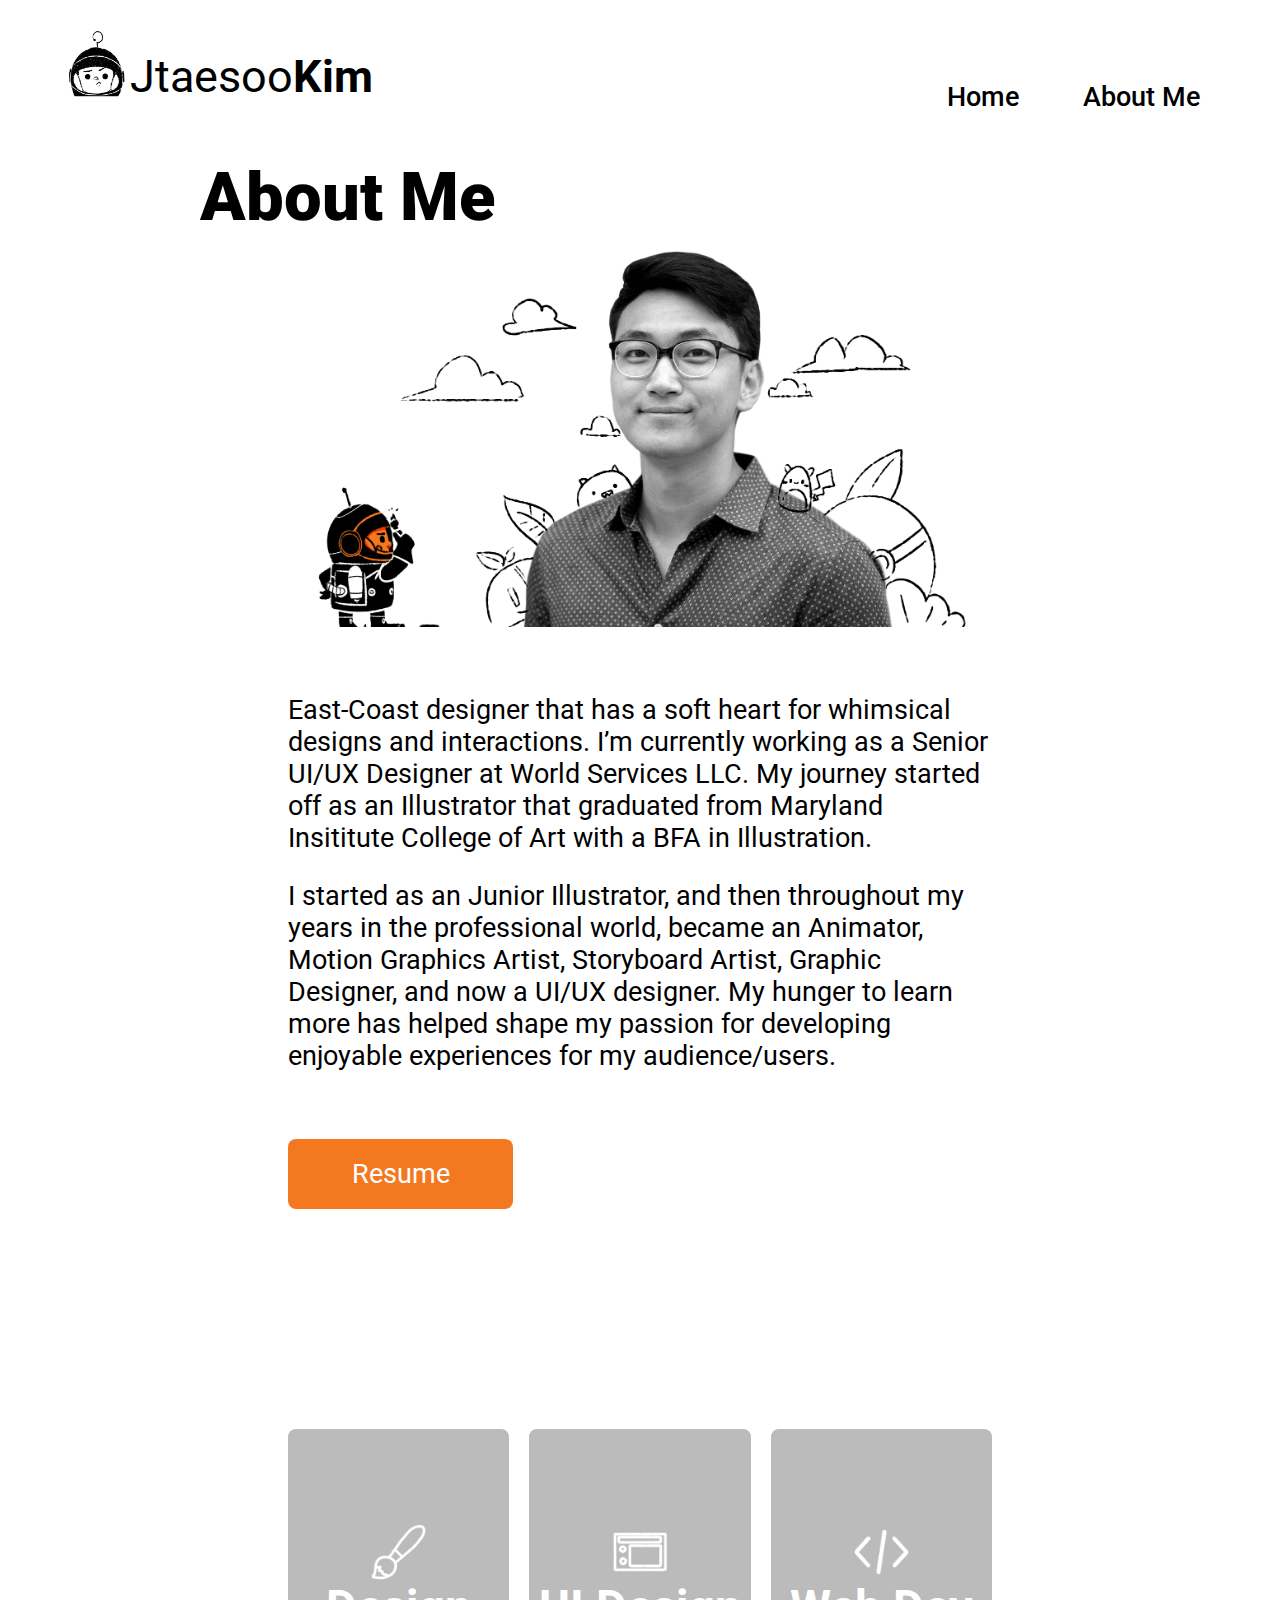
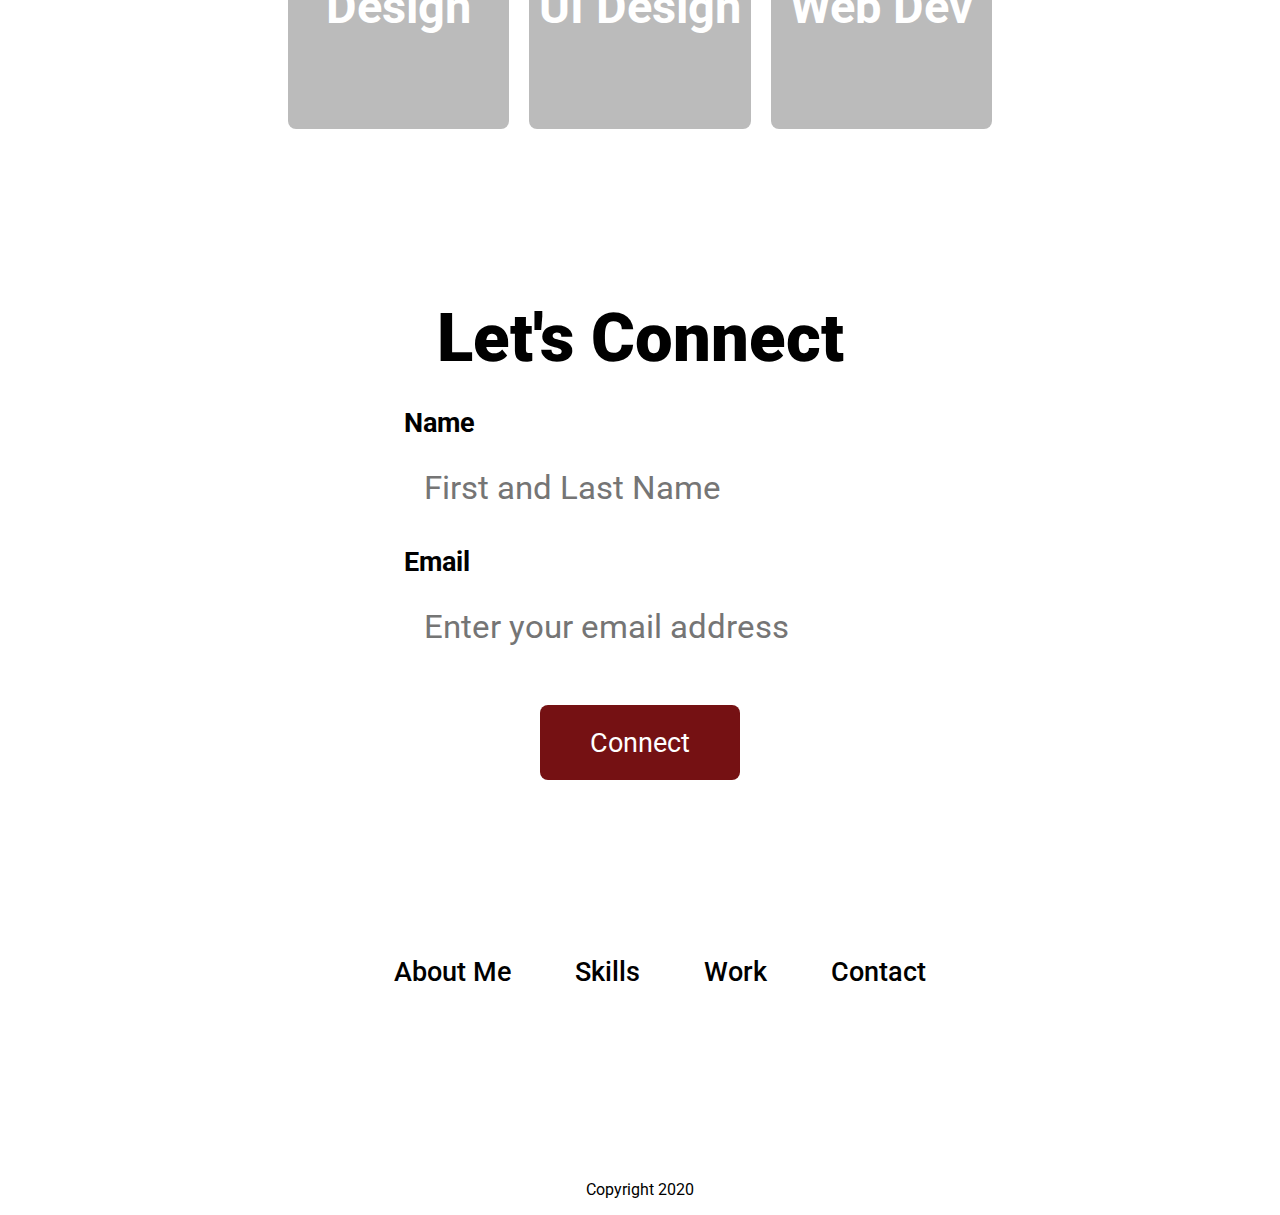
==== html/about.html @ 4cfc7bf6 "123" ====
<!DOCTYPE html>
<html lang="en">
<head>
    <meta charset="UTF-8">
    <meta name="viewport" content="width=device-width, initial-scale=1.0">
    <title>JTaesooKim</title>
    <link rel="stylesheet" href="/css/index.css">
    <link rel="stylesheet" href="/css/about.css">
    <link href='http://fonts.googleapis.com/css?family=Roboto:400,100,100italic,300,300italic,400italic,500,500italic,700,700italic,900italic,900' rel='stylesheet' type='text/css'>
</head>
<body>
<!-- TOP NAVIGATION -->
    <header class="navigation">
        <div class="header">
            <div class="left-header">
                <a href="/index.html"><img src="/images/Website_Icon.png"></a>
                <a href="/index.html"><p>Jtaesoo<b>Kim</b></p></a>
            </div>
            <nav class="right-header">
                <ul class="navBar">
                    <li><a class="nav-Home" href="/index.html">Home</a></li>
                    <li><a class="nav-Aboutme" href="#">About Me</a></li>
                </ul>
            </nav>
        </div>
    </header>
<!-- Short Bio -->
    <section class="about">
        <div>
            <h1>About Me</h1>
            <div class="about-picture">
                <img id="aboutme-img" src="/images/Profile_Picture_1.png">
            </div>
            <div class="about-p">
                <p>East-Coast designer that has a soft heart for whimsical designs and interactions. I’m currently working as a Senior UI/UX Designer at World Services LLC. My journey started off as an Illustrator that graduated from Maryland Insititute College of Art with a BFA in Illustration. </p>
                <p>I started as an Junior Illustrator, and then throughout my years in the professional world, became an Animator, Motion Graphics Artist, Storyboard Artist, Graphic Designer, and now a UI/UX designer. My hunger to learn more has helped shape my passion for developing enjoyable experiences for my audience/users.</p>
            </div>
            <div class="about-resumebtn">
                <button class="resumebtn">Resume</button>
            </div>
        </div>
    </section>
<!-- Skills -->
    <section class="skills">
        <div class="skills-container">
            <div class="skill-box">
                <img class="skills-icons" src="/images/paintbrush.png" alt="Design">
                <p>Design</p>
            </div>
            <div class="skill-box middlebox">
                <img class="skills-icons" src="/images/UserInterfaceDesign.png" alt="UI Design">
                <p>UI Design</p>
            </div>
            <div class="skill-box">
                <img class="skills-icons" src="/images/coding.png" alt="Web Dev">
                <p>Web Dev</p>
            </div>
        </div>
    </section>
<!-- Connect -->
    <form>
        <div class="connect-container connect-h1">
            <h1>Let's Connect</h1>
        </div>
        <div class="connect-container connect-input-section">
            <div class="connect-content name-section">
                <div class="content-label"><label><b>Name</b></label></div>
                <div><input type="text" placeholder="First and Last Name"></div>
            </div>
            <div class="connect-content email-section">
                <div class="content-label"><label><b>Email</b></label></div>
                <div><input type="text" placeholder="Enter your email address"></div>
            </div>
            <div class="connect-content">
                <button id="submitbtn" type="submit">Connect</button>
            </div>
        </div>
    </form>
<!-- Footer -->
    <footer class="site-footer">
        <ul class="footer-links">
            <li><a href="#">About Me</a></li>
            <li><a href="#">Skills</a></li>
            <li><a href="#">Work</a></li>
            <li><a href="#">Contact</a></li>
        </ul>
    </footer>
    <div class="copyright">
        <p>Copyright 2020</p>
    </div>
</body>
</html>
---- css/index.css ----
h1, h2, h3, h4, h5, h6, p, button, a, ul, li, input, label {
    font-family: 'Roboto', sans-serif;
}
h1 {
    font-size: 50pt;
    font-weight: 900;
    margin: 10px 0 10px 0;
}
h2 {
    font-size: 50pt;
    font-weight: 400;
    margin: 10px 0 10px 0;
}
body {
    margin: 0;
}
label {
    font-size: 20pt;
}
input {
    height: 75px;
    width: 50vh;
    font-size: 25pt;
    background-color: #ffffff;
    border-radius: 8px;
    border: none;
    padding-left: 20px;
}
input:focus {
    outline-color: #751113;
    outline-style: solid;
    outline-width: 3px;
}
button:focus {
    outline: none;
}
.content-label {
    margin-bottom: 10px;
}
/* Navigation */
.left-header a {
    text-decoration: none;
    color: black;
}
.navigation {
    margin: 25px 50px 0 50px;
}
.bioINFO p {
    font-size: 25pt;
}
.info-left {
    width: 500px;
}
.header {
    display: flex;
    flex-direction: row;
}
.header .left-header img {
    width: 90px;
    height: 75px;
}
.left-header {
    display: flex;
    flex-direction: row;
    flex-grow: 1;
}
.left-header p {
    font-size: 45px;
    margin-top: 25px;
    margin-left: -10px;
}
.right-header .navBar {
    list-style-type: none;
    padding-top: 40px;
}
.nav-Home:hover {
    box-shadow: 0 3px #F47820;    
}
.nav-Home:active {
    transform: translateY(4px);
}
.nav-Aboutme:hover {
    box-shadow: 0 3px #F47820;
}
.navBar li {
    display: inline-block;
}
.navBar li a {
    font-size: 20pt;
    text-decoration: none;
    margin: 0 30px 0 30px;
    color: black;
    font-weight: 500;
}
/* Info Section */
.mobile-char {
    display: none;
}
.intro {
    display: flex;
    justify-content: space-between;
    margin-bottom: 80px;
}
.info-left {
    padding: 100px 100px 0 200px;
    justify-content: center;
    align-items: center;
}
.info-right {
    padding: 50px 100px 0 100px;
}
.profilePIC {
    height: 800px;
    padding-right: 200px;
}
.icons {
    width: 100px;
    padding: 0 0 16px 0;
}
.icons:hover {
    opacity: 0.7;
}
.icons:active {
    opacity: initial;
    transform: translateY(4px);
}
#linkedin {
    margin-right: 25px;
}
.resumebtn {
    border-radius: 8px;
    background-color: #F47820;
    border: none;
    color: white;
    width: 225px;
    height: 70px;
    font-size: 20pt;
}
.resumebtn:hover {
    opacity: 0.7;
}
.resumebtn:active {
    opacity: initial;
    background-color: #e05e00;
    box-shadow: 0 5px #666;
    transform: translateY(4px);
}
/* Projects */
.mobile-Proj {
    display: none;
}
.projects {
    display: flex;
    flex-direction: column;
    color: white;
}
.border {
    width: 50%;
    height: 500px;
}
.ayuda {
    display: flex;
    flex-direction: row;
}
#ayuda-logo-img {
    width: 250px;
}
.plantp{
    display: flex;
    flex-direction: row;
}
#plantp-logo-img {
    width: 250px;
}
.project1-info {
    display: flex;
    align-items: center;
    background-color: #270E14;
}
.ayuda-logo {
    display: flex;
    justify-content: center;
    align-items: center;
    background-color: #E5E5E5;
}
.project2-info {
    display: flex;
    align-items: center;
    background-color: #751113;
}
.plantp-logo {
    display: flex;
    justify-content: center;
    align-items: center;
    background-color: #ffffff;
}
.projects h2 {
    margin: 0;
}
.project-content{
    padding: 50px;
}
.project-content p {
    font-size: 20pt;
}
/* Connect Section */
.connect {
    padding: 160px 0 160px 0;
    background-color: #E5E5E5;
}
.connect-container{
    display: flex;
    justify-content: center;
    align-items: center;
}
.connect-input-section {
    height: 200px;
}
.name-section {
    display: flex;
    flex-direction: column;
}
.connect-content {
    display: inline-block;
}
.email-section {
    margin: 0 20px 0 20px;
}
#submitbtn {
    margin-top: 45px;
    height: 75px;
    width: 200px;
    border-radius: 8px;
    border: none;
    background-color: #751113;
    color: white;
    font-size: 20pt;
}
#submitbtn:hover {
    opacity: 0.7;
}
#submitbtn:active {
    opacity: initial;
    background-color: #5a0607;
    box-shadow: 0 5px #666;
    transform: translateY(4px);
}
/* Footer */
.site-footer {
    margin-top: 160px;
    display: flex;
    justify-content: center;
    align-items: center;
}
.footer-links li {
    display: inline-block;
}
.footer-links li a {
    font-size: 20pt;
    text-decoration: none;
    padding: 0 30px 0 30px;
    color: black;
    font-weight: 500;
}
.copyright {
    margin-top: 160px;
    display: flex;
    justify-content: center;
    align-items: center;
}
@media only screen and (max-width: 1000px) {
    /* Navigation */
    .navigation {
        margin: 0px;
    }
    .header {
        display: flex;
        flex-direction: row;
    }
    .header .left-header img {
        height: auto;
        width: 72px;
    }
    .left-header {
        display: flex;
        flex-direction: row;
        flex-grow: 1;
    }
    .left-header p {
        font-size: 30px;
        margin-top: 25px;
        margin-left: -10px;
    }
    .right-header {
        display: none;
    }
    .nav-Home:hover {
        box-shadow: 0 3px #F47820;    
    }
    .nav-Home:active {
        transform: translateY(4px);
    }
    .nav-Aboutme:hover {
        box-shadow: 0 3px #F47820;
    }
    .navBar li {
        display: inline-block;
    }
    .navBar li a {
        font-size: 20pt;
        text-decoration: none;
        padding: 0 30px 0 30px;
        color: black;
        font-weight: 500;
    }
    /* Projects */
    .mobile-Proj {
        font-size: 25pt;
        display: flex;
        justify-content: center;
        color: black;
        margin: 160px 0 40px 0;
    }
    .border.project1-info {
        display: none;
    }
    .border.project2-info {
        display: none;
    }
    .border {
        width: auto;
        height: 350px;
    }
    .ayuda {
        display: block;
    }
    #ayuda-logo-img {
        width: 250px;
    }
    .plantp{
        display: block;
        justify-content: center;
    }
    /* Form */

    /* Footer */
    .site-footer {
        margin-top: 160px;
    }
}
@media only screen and (max-width: 1705px) {
    /* Info */
    .mobile-char {
        display: block;
        margin-left: auto;
        margin-right: auto;
        height: 250px;
    }
    .intro {
        display: flex;
        flex-direction: column;
        margin-bottom: 0;
    }
    .bioINFO h1 {
        display: flex;
        justify-content: center;
        font-size: 25pt;
        
    }
    .bioINFO h2 {
        display: flex;
        justify-content: center;
        text-align: center;
        font-size: 25pt;
        padding: 0 70px;
    }
    .bioINFO p {
        text-align: center;
        font-size: 15pt;
        padding: 0 20px;
    }
    .info-left {
        display: flex;
        flex-direction: column;
        justify-content: center;
        padding: 0;
        width: 100%;
    }
    .info-right {
        display: none;
    }
    .icons {
        pointer-events: none;
        width: 75px;
        padding: 0 0 16px 0;
    }
    #linkedin {
        margin-right: 25px;
    }
    .resumebtn {
        pointer-events: none;
        margin-bottom: 60px;
    }
}
@media only screen and (max-width: 1400px) {
    .connect-container{
        display: flex;
        flex-direction: column;
        justify-content: center;
        align-items: center;
    }
    .connect-input-section {
        height: 100%;
        margin-bottom: 0;
    }
    input {
        box-shadow: none;
        outline-style: none;
    }
    .name-section {
        display: block;
    }
    .email-section {
        margin: 0 0px 0 0px;
    }
    #submitbtn {
        margin-top: 20px;
        height: 75px;
        width: 200px;
        border-radius: 8px;
        border: none;
        background-color: #751113;
        color: white;
        font-size: 20pt;
    }
    .connect-content {
        display: block;
        margin-top: 20px;
    }
    #submitbtn {
        pointer-events: none;
    }
}
@media only screen and (max-width: 650px) {
    input {
        width: 275px;
        font-size: 16pt;
        padding: 0;
        text-align: center;
    }
}
@media only screen and (max-width: 420px) {
    .connect-container.connect-h1 h1 {
        text-align: center;
    }
}
---- css/about.css ----
.about{
    display: flex;
    flex-direction: column;
    justify-content: center;
    font-size: 20pt;
    padding: 0 200px 0 200px;
}
#aboutme-img {
    width: 75%;
}
.about-picture {
    display: flex;
    justify-content: center;
}
.about-p {
    padding: 40px 10% 0 10%;
}
.about-resumebtn{
    padding: 40px 10% 0 10%;
}
.skills {
    padding: 160px 200px 0 200px;
    margin-bottom: 160px;
}
.skills-container {
    display: flex;
    justify-content: space-between;
    padding: 0 10% 0 10%;
}
.skill-box {
    display: flex;
    flex-direction: column;
    justify-content: center;
    align-items: center;
    height: 300px;
    width: 350px;
    background-color: #BBBBBB;
    border-radius: 8px;
    font-size: 35pt;
    font-weight: 700;
    color: white;
    text-align: center;
}
.skill-box:hover {
    background-color: #751113;
}
.skill-box:active {
    background-color: #5c0a0b;
    box-shadow: 0 5px #666;
    transform: translateY(4px);
}
.skill-box p {
    margin: 0;
}
.skills-icons {
    width: 25%;
}
.middlebox {
    margin: 0 20px 0 20px;
}
@media only screen and (max-width: 1000px) {
    input {

    }
    .skills {
        padding: 40px 10% 0 10%;
    }
    .about {
        padding: 0;
    }
    .about h1 {
        text-align: center;
    }
    .about-p {
        font-size: 12pt;
    }
    .about-info {
        display: flex;
        justify-content: center;
    }
    .about-resumebtn {
        display: flex;
        justify-content: center;
    }
    .skills-container {
        display: flex;
        justify-content: space-between;
        padding: 0;
    }
    .skill-box {
        padding: 20px;
        height: auto;
        width: auto;
        text-align: center;
        font-size: 4vw;
    }
    .skills-icons {
        display: none;
    }
}
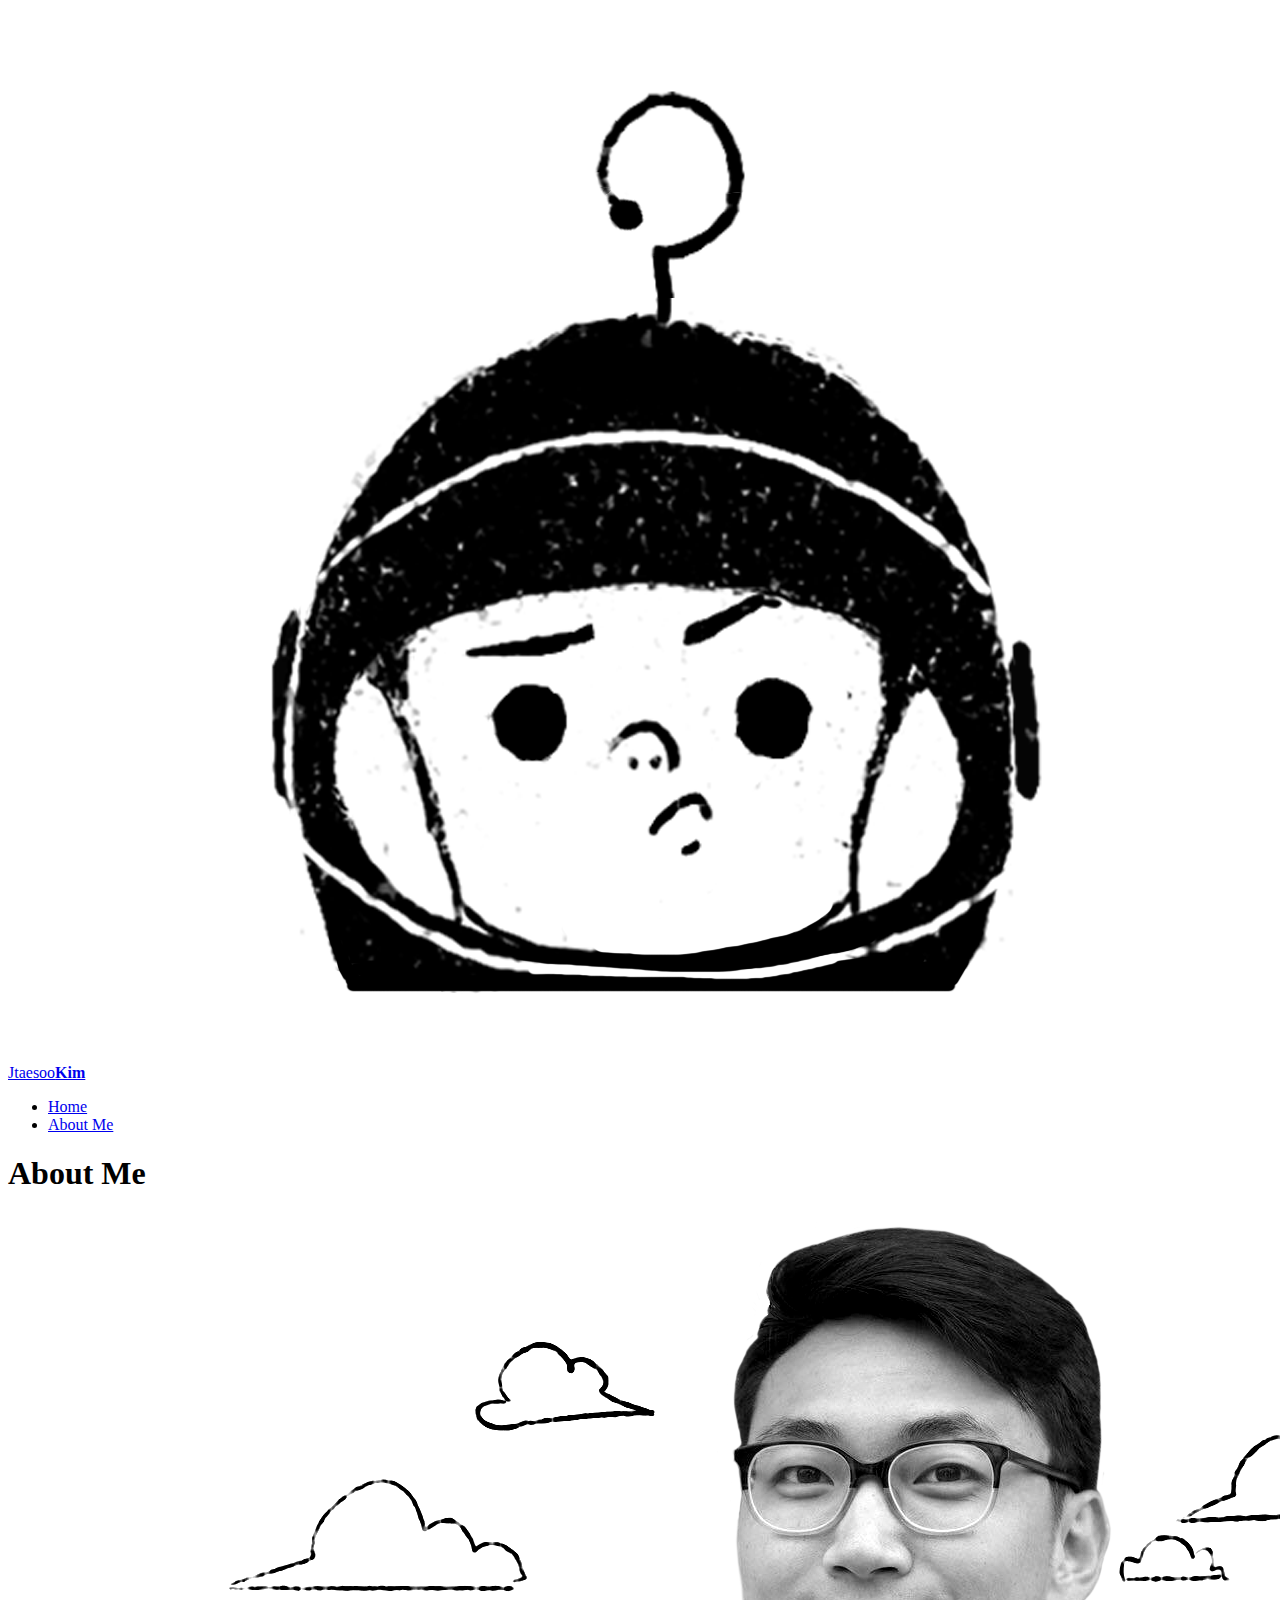
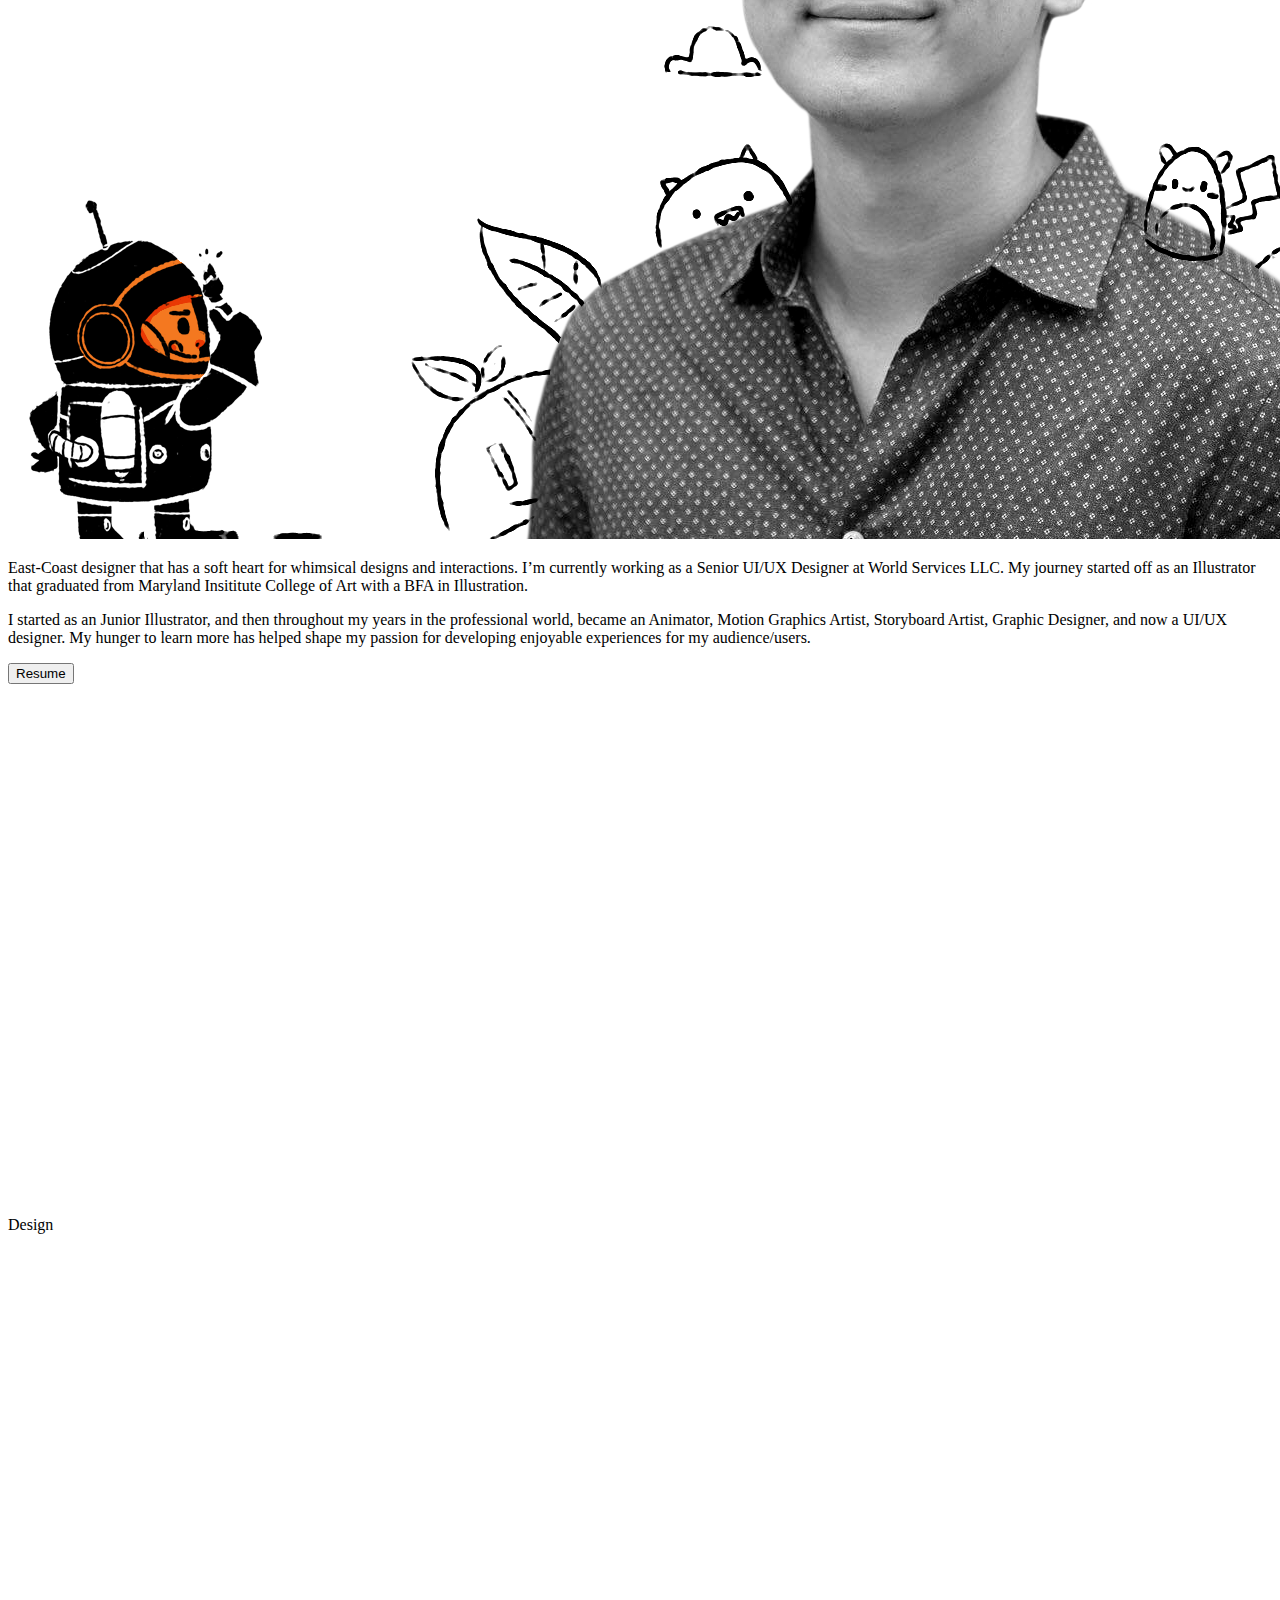
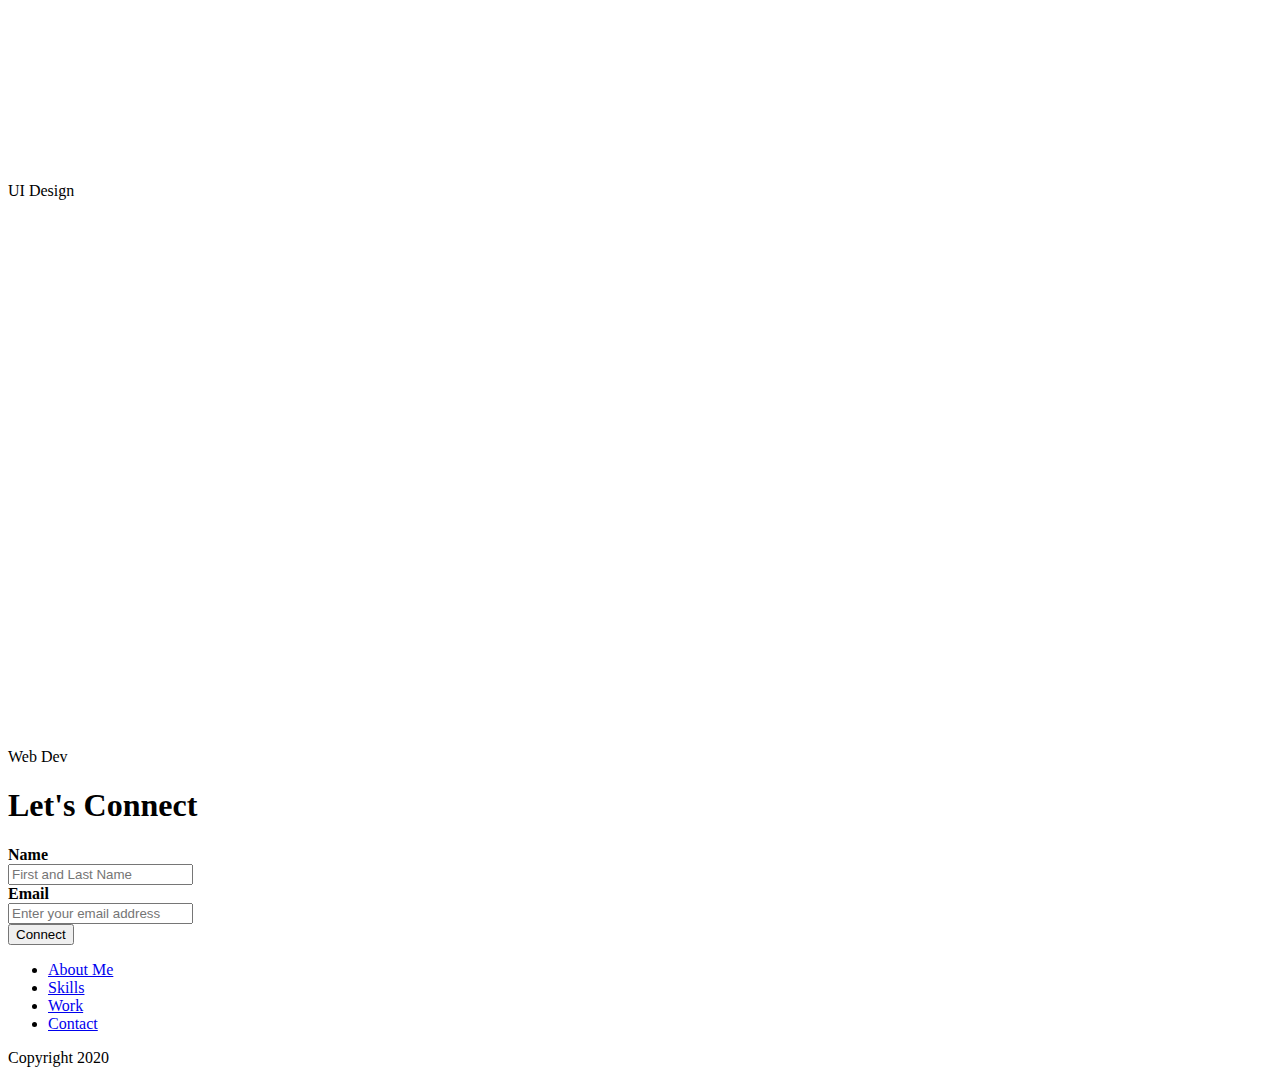
==== commit 863a7f43: "Update about.html" ====
--- a/html/about.html
+++ b/html/about.html
@@ -4,16 +4,16 @@
     <meta charset="UTF-8">
     <meta name="viewport" content="width=device-width, initial-scale=1.0">
     <title>JTaesooKim</title>
-    <link rel="stylesheet" href="/css/index.css">
-    <link rel="stylesheet" href="/css/about.css">
-    <link href='http://fonts.googleapis.com/css?family=Roboto:400,100,100italic,300,300italic,400italic,500,500italic,700,700italic,900italic,900' rel='stylesheet' type='text/css'>
+    <link rel="stylesheet" href="./css/index.css">
+    <link rel="stylesheet" href="./css/about.css">
+    <link href='https://fonts.googleapis.com/css?family=Roboto:400,100,100italic,300,300italic,400italic,500,500italic,700,700italic,900italic,900' rel='stylesheet' type='text/css'>
 </head>
 <body>
 <!-- TOP NAVIGATION -->
     <header class="navigation">
         <div class="header">
             <div class="left-header">
-                <a href="/index.html"><img src="/images/Website_Icon.png"></a>
+                <a href="/index.html"><img src="../images/Website_Icon.png"></a>
                 <a href="/index.html"><p>Jtaesoo<b>Kim</b></p></a>
             </div>
             <nav class="right-header">
@@ -29,7 +29,7 @@
         <div>
             <h1>About Me</h1>
             <div class="about-picture">
-                <img id="aboutme-img" src="/images/Profile_Picture_1.png">
+                <img id="aboutme-img" src="../images/Profile_Picture_1.png">
             </div>
             <div class="about-p">
                 <p>East-Coast designer that has a soft heart for whimsical designs and interactions. I’m currently working as a Senior UI/UX Designer at World Services LLC. My journey started off as an Illustrator that graduated from Maryland Insititute College of Art with a BFA in Illustration. </p>
@@ -44,15 +44,15 @@
     <section class="skills">
         <div class="skills-container">
             <div class="skill-box">
-                <img class="skills-icons" src="/images/paintbrush.png" alt="Design">
+                <img class="skills-icons" src="../images/paintbrush.png" alt="Design">
                 <p>Design</p>
             </div>
             <div class="skill-box middlebox">
-                <img class="skills-icons" src="/images/UserInterfaceDesign.png" alt="UI Design">
+                <img class="skills-icons" src="../images/UserInterfaceDesign.png" alt="UI Design">
                 <p>UI Design</p>
             </div>
             <div class="skill-box">
-                <img class="skills-icons" src="/images/coding.png" alt="Web Dev">
+                <img class="skills-icons" src="../images/coding.png" alt="Web Dev">
                 <p>Web Dev</p>
             </div>
         </div>
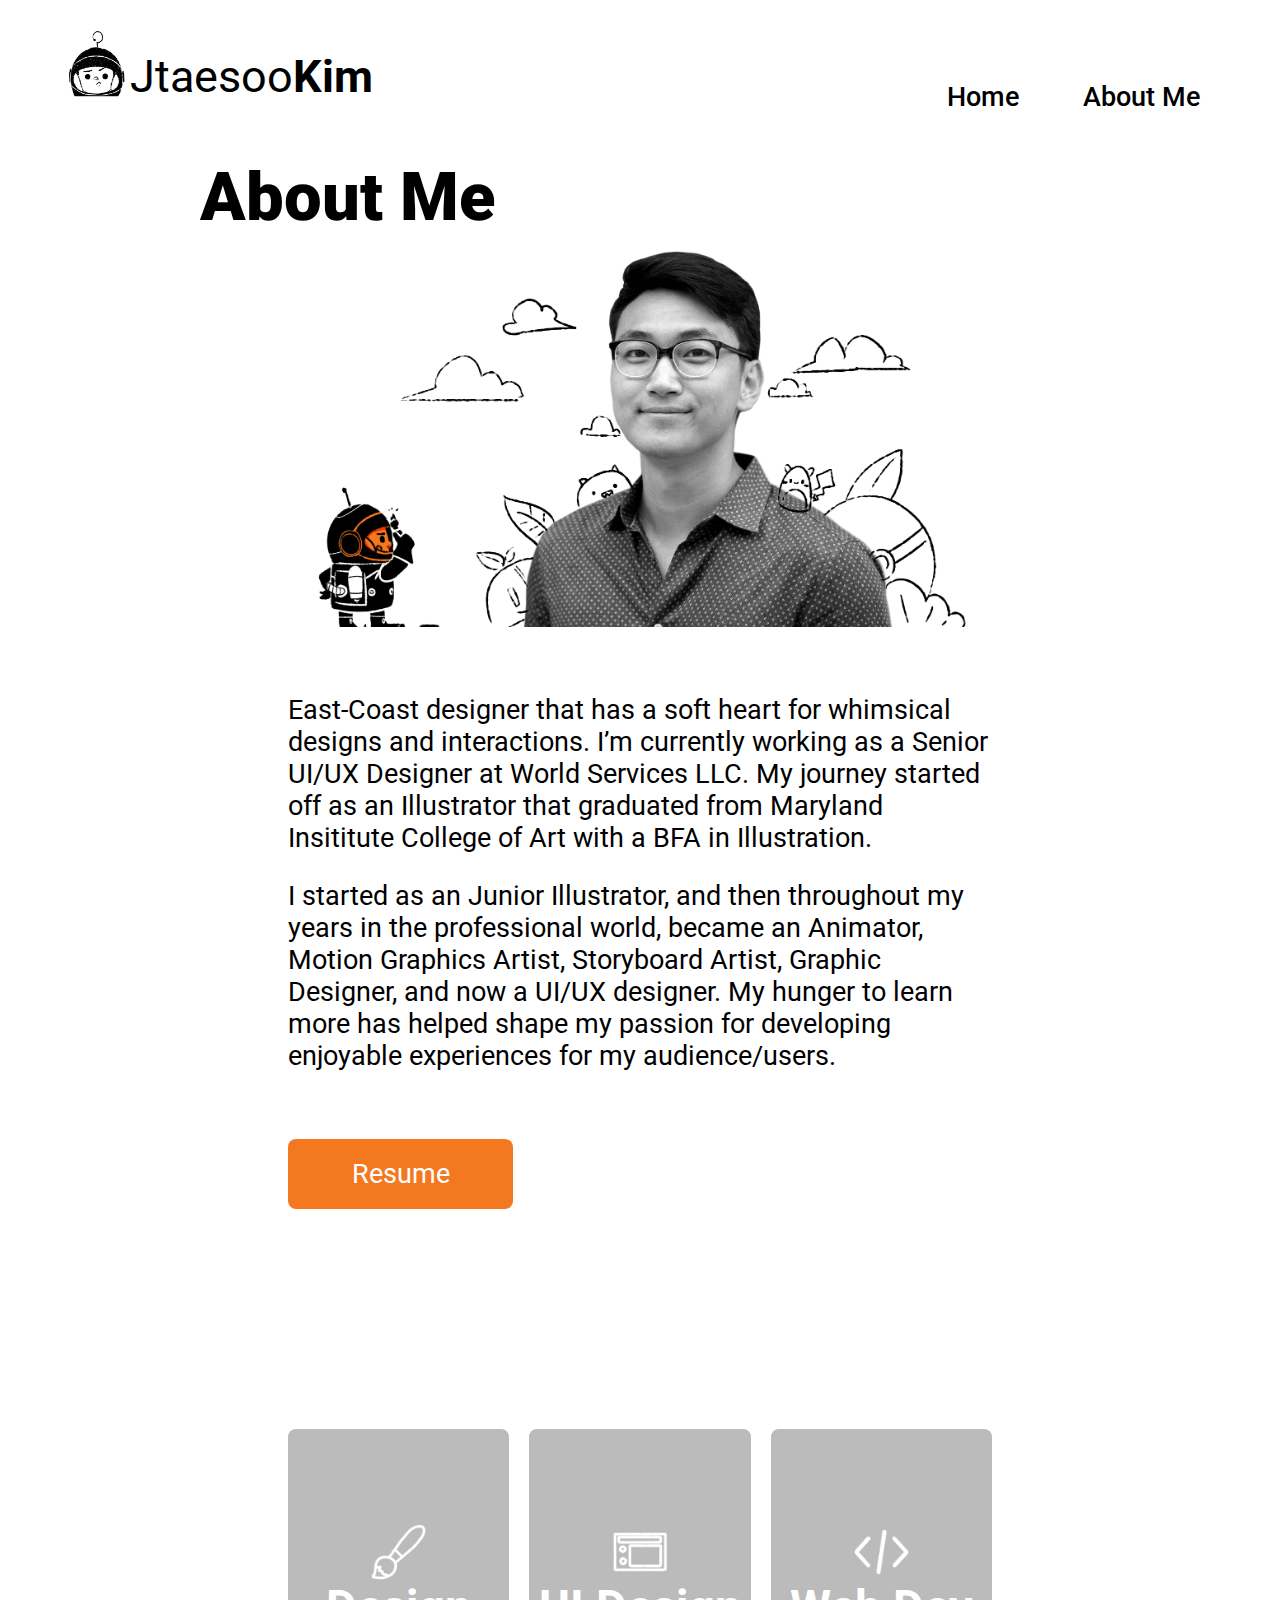
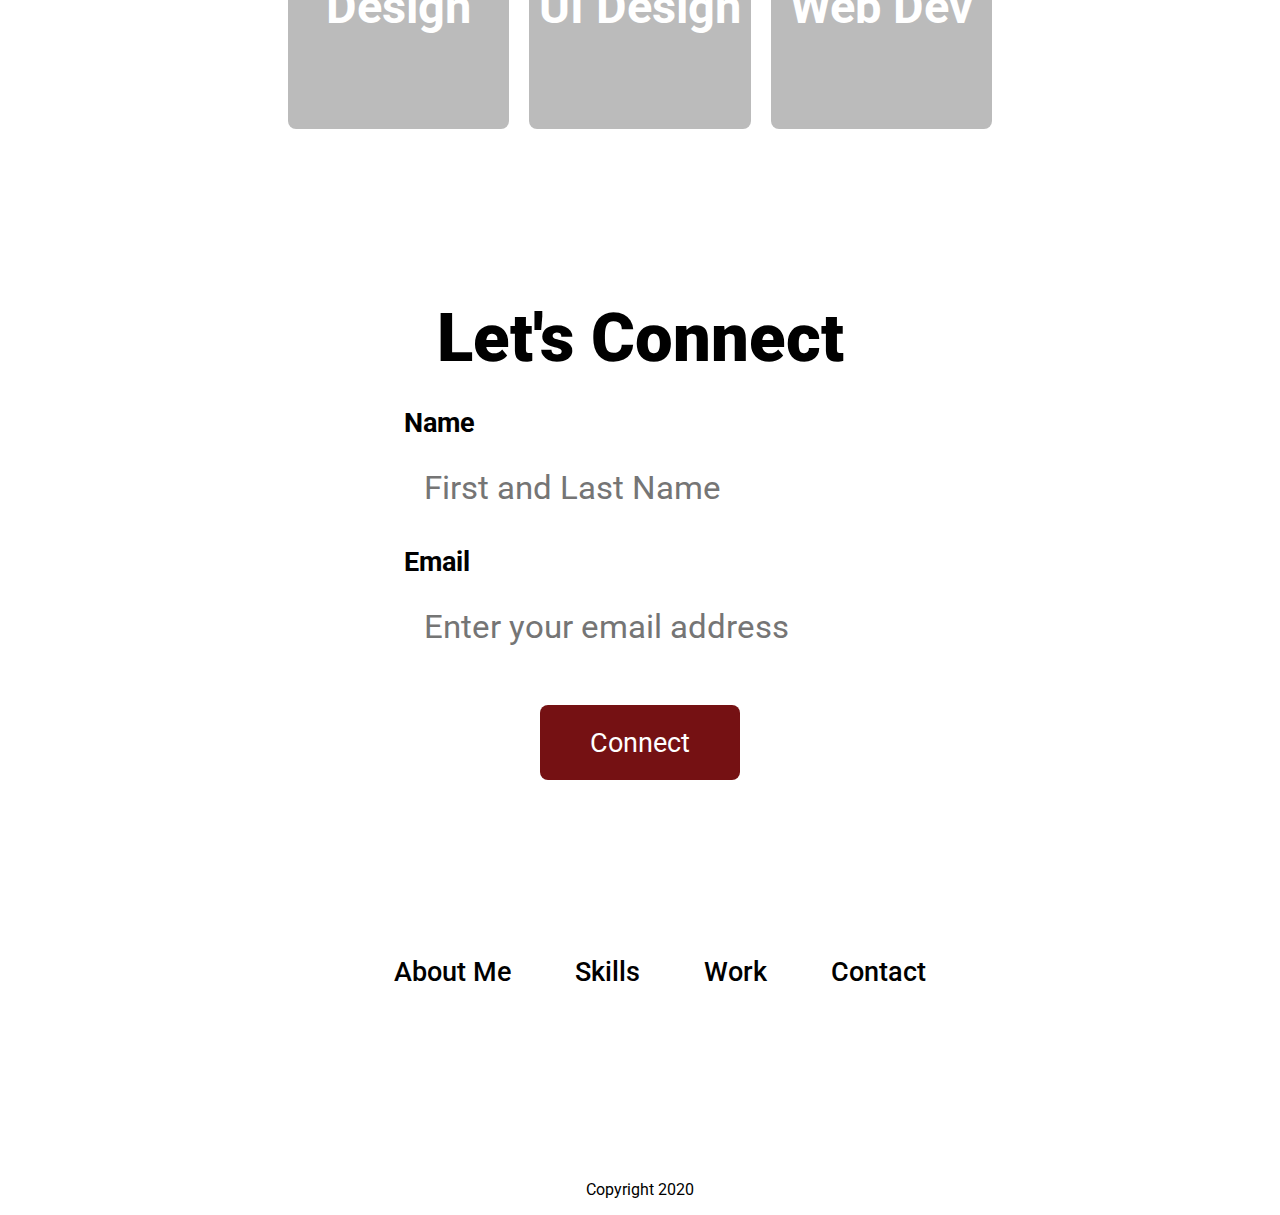
==== commit 06d44745: "Update about.html" ====
--- a/html/about.html
+++ b/html/about.html
@@ -4,8 +4,8 @@
     <meta charset="UTF-8">
     <meta name="viewport" content="width=device-width, initial-scale=1.0">
     <title>JTaesooKim</title>
-    <link rel="stylesheet" href="./css/index.css">
-    <link rel="stylesheet" href="./css/about.css">
+    <link rel="stylesheet" href="../css/index.css">
+    <link rel="stylesheet" href="../css/about.css">
     <link href='https://fonts.googleapis.com/css?family=Roboto:400,100,100italic,300,300italic,400italic,500,500italic,700,700italic,900italic,900' rel='stylesheet' type='text/css'>
 </head>
 <body>
@@ -13,12 +13,12 @@
     <header class="navigation">
         <div class="header">
             <div class="left-header">
-                <a href="/index.html"><img src="../images/Website_Icon.png"></a>
-                <a href="/index.html"><p>Jtaesoo<b>Kim</b></p></a>
+                <a href="./index.html"><img src="../images/Website_Icon.png"></a>
+                <a href="./index.html"><p>Jtaesoo<b>Kim</b></p></a>
             </div>
             <nav class="right-header">
                 <ul class="navBar">
-                    <li><a class="nav-Home" href="/index.html">Home</a></li>
+                    <li><a class="nav-Home" href="./index.html">Home</a></li>
                     <li><a class="nav-Aboutme" href="#">About Me</a></li>
                 </ul>
             </nav>
--- a/css/index.css
+++ b/css/index.css
@@ -0,0 +1,456 @@
+h1, h2, h3, h4, h5, h6, p, button, a, ul, li, input, label {
+    font-family: 'Roboto', sans-serif;
+}
+h1 {
+    font-size: 50pt;
+    font-weight: 900;
+    margin: 10px 0 10px 0;
+}
+h2 {
+    font-size: 50pt;
+    font-weight: 400;
+    margin: 10px 0 10px 0;
+}
+body {
+    margin: 0;
+}
+label {
+    font-size: 20pt;
+}
+input {
+    height: 75px;
+    width: 50vh;
+    font-size: 25pt;
+    background-color: #ffffff;
+    border-radius: 8px;
+    border: none;
+    padding-left: 20px;
+}
+input:focus {
+    outline-color: #751113;
+    outline-style: solid;
+    outline-width: 3px;
+}
+button:focus {
+    outline: none;
+}
+.content-label {
+    margin-bottom: 10px;
+}
+/* Navigation */
+.left-header a {
+    text-decoration: none;
+    color: black;
+}
+.navigation {
+    margin: 25px 50px 0 50px;
+}
+.bioINFO p {
+    font-size: 25pt;
+}
+.info-left {
+    width: 500px;
+}
+.header {
+    display: flex;
+    flex-direction: row;
+}
+.header .left-header img {
+    width: 90px;
+    height: 75px;
+}
+.left-header {
+    display: flex;
+    flex-direction: row;
+    flex-grow: 1;
+}
+.left-header p {
+    font-size: 45px;
+    margin-top: 25px;
+    margin-left: -10px;
+}
+.right-header .navBar {
+    list-style-type: none;
+    padding-top: 40px;
+}
+.nav-Home:hover {
+    box-shadow: 0 3px #F47820;    
+}
+.nav-Home:active {
+    transform: translateY(4px);
+}
+.nav-Aboutme:hover {
+    box-shadow: 0 3px #F47820;
+}
+.navBar li {
+    display: inline-block;
+}
+.navBar li a {
+    font-size: 20pt;
+    text-decoration: none;
+    margin: 0 30px 0 30px;
+    color: black;
+    font-weight: 500;
+}
+/* Info Section */
+.mobile-char {
+    display: none;
+}
+.intro {
+    display: flex;
+    justify-content: space-between;
+    margin-bottom: 80px;
+}
+.info-left {
+    padding: 100px 100px 0 200px;
+    justify-content: center;
+    align-items: center;
+}
+.info-right {
+    padding: 50px 100px 0 100px;
+}
+.profilePIC {
+    height: 800px;
+    padding-right: 200px;
+}
+.icons {
+    width: 100px;
+    padding: 0 0 16px 0;
+}
+.icons:hover {
+    opacity: 0.7;
+}
+.icons:active {
+    opacity: initial;
+    transform: translateY(4px);
+}
+#linkedin {
+    margin-right: 25px;
+}
+.resumebtn {
+    border-radius: 8px;
+    background-color: #F47820;
+    border: none;
+    color: white;
+    width: 225px;
+    height: 70px;
+    font-size: 20pt;
+}
+.resumebtn:hover {
+    opacity: 0.7;
+}
+.resumebtn:active {
+    opacity: initial;
+    background-color: #e05e00;
+    box-shadow: 0 5px #666;
+    transform: translateY(4px);
+}
+/* Projects */
+.mobile-Proj {
+    display: none;
+}
+.projects {
+    display: flex;
+    flex-direction: column;
+    color: white;
+}
+.border {
+    width: 50%;
+    height: 500px;
+}
+.ayuda {
+    display: flex;
+    flex-direction: row;
+}
+#ayuda-logo-img {
+    width: 250px;
+}
+.plantp{
+    display: flex;
+    flex-direction: row;
+}
+#plantp-logo-img {
+    width: 250px;
+}
+.project1-info {
+    display: flex;
+    align-items: center;
+    background-color: #270E14;
+}
+.ayuda-logo {
+    display: flex;
+    justify-content: center;
+    align-items: center;
+    background-color: #E5E5E5;
+}
+.project2-info {
+    display: flex;
+    align-items: center;
+    background-color: #751113;
+}
+.plantp-logo {
+    display: flex;
+    justify-content: center;
+    align-items: center;
+    background-color: #ffffff;
+}
+.projects h2 {
+    margin: 0;
+}
+.project-content{
+    padding: 50px;
+}
+.project-content p {
+    font-size: 20pt;
+}
+/* Connect Section */
+.connect {
+    padding: 160px 0 160px 0;
+    background-color: #E5E5E5;
+}
+.connect-container{
+    display: flex;
+    justify-content: center;
+    align-items: center;
+}
+.connect-input-section {
+    height: 200px;
+}
+.name-section {
+    display: flex;
+    flex-direction: column;
+}
+.connect-content {
+    display: inline-block;
+}
+.email-section {
+    margin: 0 20px 0 20px;
+}
+#submitbtn {
+    margin-top: 45px;
+    height: 75px;
+    width: 200px;
+    border-radius: 8px;
+    border: none;
+    background-color: #751113;
+    color: white;
+    font-size: 20pt;
+}
+#submitbtn:hover {
+    opacity: 0.7;
+}
+#submitbtn:active {
+    opacity: initial;
+    background-color: #5a0607;
+    box-shadow: 0 5px #666;
+    transform: translateY(4px);
+}
+/* Footer */
+.site-footer {
+    margin-top: 160px;
+    display: flex;
+    justify-content: center;
+    align-items: center;
+}
+.footer-links li {
+    display: inline-block;
+}
+.footer-links li a {
+    font-size: 20pt;
+    text-decoration: none;
+    padding: 0 30px 0 30px;
+    color: black;
+    font-weight: 500;
+}
+.copyright {
+    margin-top: 160px;
+    display: flex;
+    justify-content: center;
+    align-items: center;
+}
+@media only screen and (max-width: 1000px) {
+    /* Navigation */
+    .navigation {
+        margin: 0px;
+    }
+    .header {
+        display: flex;
+        flex-direction: row;
+    }
+    .header .left-header img {
+        height: auto;
+        width: 72px;
+    }
+    .left-header {
+        display: flex;
+        flex-direction: row;
+        flex-grow: 1;
+    }
+    .left-header p {
+        font-size: 30px;
+        margin-top: 25px;
+        margin-left: -10px;
+    }
+    .right-header {
+        display: none;
+    }
+    .nav-Home:hover {
+        box-shadow: 0 3px #F47820;    
+    }
+    .nav-Home:active {
+        transform: translateY(4px);
+    }
+    .nav-Aboutme:hover {
+        box-shadow: 0 3px #F47820;
+    }
+    .navBar li {
+        display: inline-block;
+    }
+    .navBar li a {
+        font-size: 20pt;
+        text-decoration: none;
+        padding: 0 30px 0 30px;
+        color: black;
+        font-weight: 500;
+    }
+    /* Projects */
+    .mobile-Proj {
+        font-size: 25pt;
+        display: flex;
+        justify-content: center;
+        color: black;
+        margin: 160px 0 40px 0;
+    }
+    .border.project1-info {
+        display: none;
+    }
+    .border.project2-info {
+        display: none;
+    }
+    .border {
+        width: auto;
+        height: 350px;
+    }
+    .ayuda {
+        display: block;
+    }
+    #ayuda-logo-img {
+        width: 250px;
+    }
+    .plantp{
+        display: block;
+        justify-content: center;
+    }
+    /* Form */
+
+    /* Footer */
+    .site-footer {
+        margin-top: 160px;
+    }
+}
+@media only screen and (max-width: 1705px) {
+    /* Info */
+    .mobile-char {
+        display: block;
+        margin-left: auto;
+        margin-right: auto;
+        height: 250px;
+    }
+    .intro {
+        display: flex;
+        flex-direction: column;
+        margin-bottom: 0;
+    }
+    .bioINFO h1 {
+        display: flex;
+        justify-content: center;
+        font-size: 25pt;
+        
+    }
+    .bioINFO h2 {
+        display: flex;
+        justify-content: center;
+        text-align: center;
+        font-size: 25pt;
+        padding: 0 70px;
+    }
+    .bioINFO p {
+        text-align: center;
+        font-size: 15pt;
+        padding: 0 20px;
+    }
+    .info-left {
+        display: flex;
+        flex-direction: column;
+        justify-content: center;
+        padding: 0;
+        width: 100%;
+    }
+    .info-right {
+        display: none;
+    }
+    .icons {
+        pointer-events: none;
+        width: 75px;
+        padding: 0 0 16px 0;
+    }
+    #linkedin {
+        margin-right: 25px;
+    }
+    .resumebtn {
+        pointer-events: none;
+        margin-bottom: 60px;
+    }
+}
+@media only screen and (max-width: 1400px) {
+    .connect-container{
+        display: flex;
+        flex-direction: column;
+        justify-content: center;
+        align-items: center;
+    }
+    .connect-input-section {
+        height: 100%;
+        margin-bottom: 0;
+    }
+    input {
+        box-shadow: none;
+        outline-style: none;
+    }
+    .name-section {
+        display: block;
+    }
+    .email-section {
+        margin: 0 0px 0 0px;
+    }
+    #submitbtn {
+        margin-top: 20px;
+        height: 75px;
+        width: 200px;
+        border-radius: 8px;
+        border: none;
+        background-color: #751113;
+        color: white;
+        font-size: 20pt;
+    }
+    .connect-content {
+        display: block;
+        margin-top: 20px;
+    }
+    #submitbtn {
+        pointer-events: none;
+    }
+}
+@media only screen and (max-width: 650px) {
+    input {
+        width: 275px;
+        font-size: 16pt;
+        padding: 0;
+        text-align: center;
+    }
+}
+@media only screen and (max-width: 420px) {
+    .connect-container.connect-h1 h1 {
+        text-align: center;
+    }
+}--- a/css/about.css
+++ b/css/about.css
@@ -0,0 +1,100 @@
+.about{
+    display: flex;
+    flex-direction: column;
+    justify-content: center;
+    font-size: 20pt;
+    padding: 0 200px 0 200px;
+}
+#aboutme-img {
+    width: 75%;
+}
+.about-picture {
+    display: flex;
+    justify-content: center;
+}
+.about-p {
+    padding: 40px 10% 0 10%;
+}
+.about-resumebtn{
+    padding: 40px 10% 0 10%;
+}
+.skills {
+    padding: 160px 200px 0 200px;
+    margin-bottom: 160px;
+}
+.skills-container {
+    display: flex;
+    justify-content: space-between;
+    padding: 0 10% 0 10%;
+}
+.skill-box {
+    display: flex;
+    flex-direction: column;
+    justify-content: center;
+    align-items: center;
+    height: 300px;
+    width: 350px;
+    background-color: #BBBBBB;
+    border-radius: 8px;
+    font-size: 35pt;
+    font-weight: 700;
+    color: white;
+    text-align: center;
+}
+.skill-box:hover {
+    background-color: #751113;
+}
+.skill-box:active {
+    background-color: #5c0a0b;
+    box-shadow: 0 5px #666;
+    transform: translateY(4px);
+}
+.skill-box p {
+    margin: 0;
+}
+.skills-icons {
+    width: 25%;
+}
+.middlebox {
+    margin: 0 20px 0 20px;
+}
+@media only screen and (max-width: 1000px) {
+    input {
+
+    }
+    .skills {
+        padding: 40px 10% 0 10%;
+    }
+    .about {
+        padding: 0;
+    }
+    .about h1 {
+        text-align: center;
+    }
+    .about-p {
+        font-size: 12pt;
+    }
+    .about-info {
+        display: flex;
+        justify-content: center;
+    }
+    .about-resumebtn {
+        display: flex;
+        justify-content: center;
+    }
+    .skills-container {
+        display: flex;
+        justify-content: space-between;
+        padding: 0;
+    }
+    .skill-box {
+        padding: 20px;
+        height: auto;
+        width: auto;
+        text-align: center;
+        font-size: 4vw;
+    }
+    .skills-icons {
+        display: none;
+    }
+}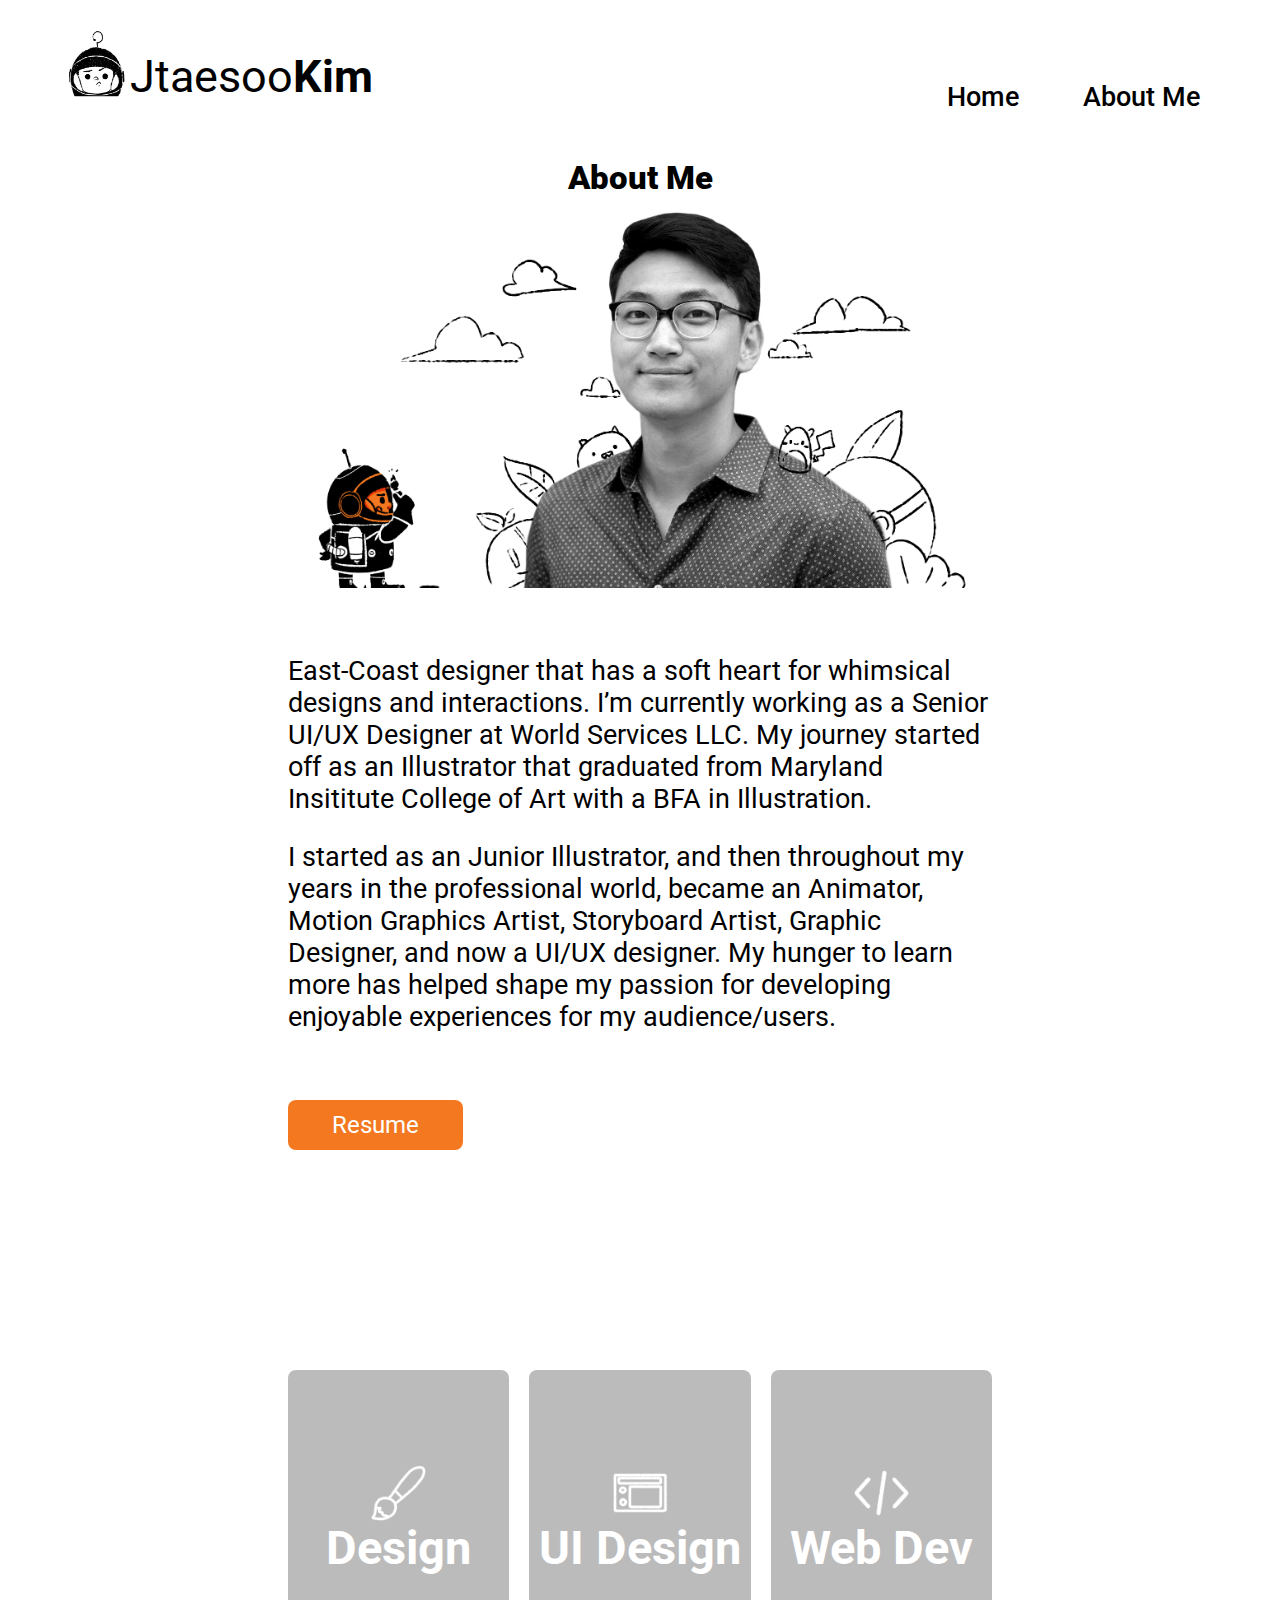
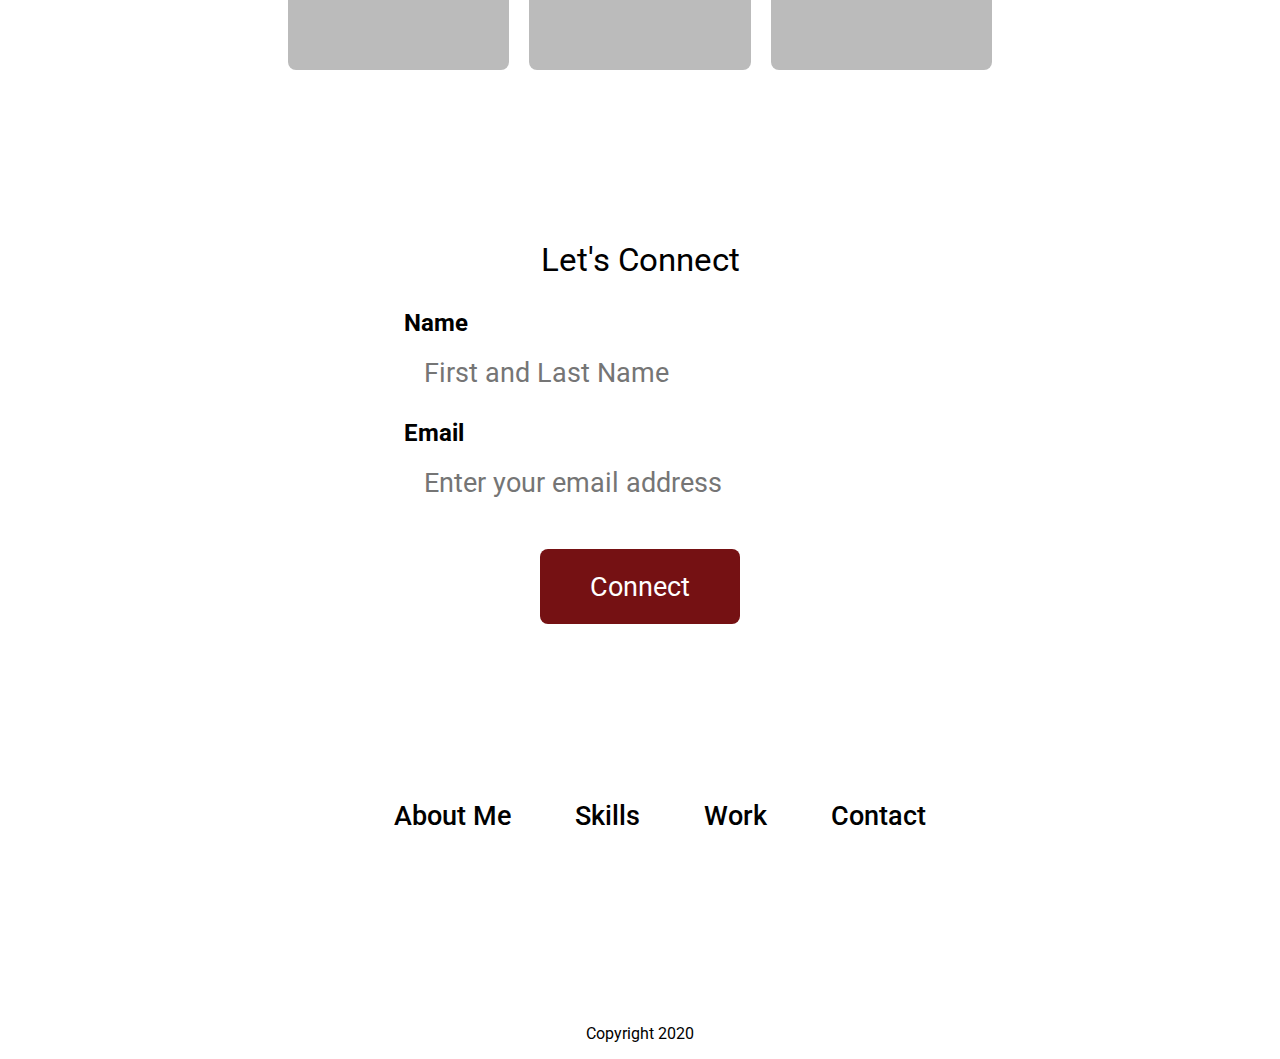
==== commit 7b922950: "123" ====
--- a/html/about.html
+++ b/html/about.html
@@ -13,12 +13,12 @@
     <header class="navigation">
         <div class="header">
             <div class="left-header">
-                <a href="./index.html"><img src="../images/Website_Icon.png"></a>
-                <a href="./index.html"><p>Jtaesoo<b>Kim</b></p></a>
+                <a href="../index.html"><img src="../images/Website_Icon.png"></a>
+                <a href="../index.html"><p>Jtaesoo<b>Kim</b></p></a>
             </div>
             <nav class="right-header">
                 <ul class="navBar">
-                    <li><a class="nav-Home" href="./index.html">Home</a></li>
+                    <li><a class="nav-Home" href="../index.html">Home</a></li>
                     <li><a class="nav-Aboutme" href="#">About Me</a></li>
                 </ul>
             </nav>
@@ -60,7 +60,7 @@
 <!-- Connect -->
     <form>
         <div class="connect-container connect-h1">
-            <h1>Let's Connect</h1>
+            <h2>Let's Connect</h2>
         </div>
         <div class="connect-container connect-input-section">
             <div class="connect-content name-section">
--- a/css/index.css
+++ b/css/index.css
@@ -15,12 +15,12 @@
     margin: 0;
 }
 label {
+    font-size: 18pt;
+}
+input {
+    height: 50px;
+    width: 50vh;
     font-size: 20pt;
-}
-input {
-    height: 75px;
-    width: 50vh;
-    font-size: 25pt;
     background-color: #ffffff;
     border-radius: 8px;
     border: none;
@@ -114,7 +114,7 @@
     padding-right: 200px;
 }
 .icons {
-    width: 100px;
+    width: 75px;
     padding: 0 0 16px 0;
 }
 .icons:hover {
@@ -132,9 +132,9 @@
     background-color: #F47820;
     border: none;
     color: white;
-    width: 225px;
-    height: 70px;
-    font-size: 20pt;
+    width: 175px;
+    height: 50px;
+    font-size: 18pt;
 }
 .resumebtn:hover {
     opacity: 0.7;
@@ -146,66 +146,43 @@
     transform: translateY(4px);
 }
 /* Projects */
-.mobile-Proj {
-    display: none;
-}
 .projects {
     display: flex;
-    flex-direction: column;
-    color: white;
-}
-.border {
-    width: 50%;
+    flex-direction: row;
+    justify-content: space-between;
+    align-items: center;
+    margin: 0 10% 0 10%;
+}
+.ayuda {
+    display: flex;
+    justify-content: center;
+    align-items: center;
+    width: 500px;
     height: 500px;
-}
-.ayuda {
-    display: flex;
-    flex-direction: row;
+    background-color: #270E14;
+    border-radius: 8px;
+    margin-right: 20px;
+}
+.plantp {
+    display: flex;
+    justify-content: center;
+    align-items: center;
+    width: 500px;
+    height: 500px;
+    background-color: #751113;
+    border-radius: 8px;
+    margin-left: 20px;
 }
 #ayuda-logo-img {
     width: 250px;
 }
-.plantp{
-    display: flex;
-    flex-direction: row;
-}
 #plantp-logo-img {
     width: 250px;
 }
-.project1-info {
-    display: flex;
-    align-items: center;
-    background-color: #270E14;
-}
-.ayuda-logo {
-    display: flex;
-    justify-content: center;
-    align-items: center;
-    background-color: #E5E5E5;
-}
-.project2-info {
-    display: flex;
-    align-items: center;
-    background-color: #751113;
-}
-.plantp-logo {
-    display: flex;
-    justify-content: center;
-    align-items: center;
-    background-color: #ffffff;
-}
-.projects h2 {
-    margin: 0;
-}
-.project-content{
-    padding: 50px;
-}
-.project-content p {
-    font-size: 20pt;
-}
 /* Connect Section */
 .connect {
-    padding: 160px 0 160px 0;
+    margin: 80px 40px 0 40px;
+    padding: 50px 0 50px 0;
     background-color: #E5E5E5;
 }
 .connect-container{
@@ -228,13 +205,13 @@
 }
 #submitbtn {
     margin-top: 45px;
-    height: 75px;
-    width: 200px;
+    height: 50px;
+    width: 150px;
     border-radius: 8px;
     border: none;
     background-color: #751113;
     color: white;
-    font-size: 20pt;
+    font-size: 18pt;
 }
 #submitbtn:hover {
     opacity: 0.7;
@@ -314,33 +291,7 @@
         font-weight: 500;
     }
     /* Projects */
-    .mobile-Proj {
-        font-size: 25pt;
-        display: flex;
-        justify-content: center;
-        color: black;
-        margin: 160px 0 40px 0;
-    }
-    .border.project1-info {
-        display: none;
-    }
-    .border.project2-info {
-        display: none;
-    }
-    .border {
-        width: auto;
-        height: 350px;
-    }
-    .ayuda {
-        display: block;
-    }
-    #ayuda-logo-img {
-        width: 250px;
-    }
-    .plantp{
-        display: block;
-        justify-content: center;
-    }
+
     /* Form */
 
     /* Footer */
@@ -348,7 +299,7 @@
         margin-top: 160px;
     }
 }
-@media only screen and (max-width: 1705px) {
+@media only screen and (max-width: 1700px) {
     /* Info */
     .mobile-char {
         display: block;
@@ -361,13 +312,13 @@
         flex-direction: column;
         margin-bottom: 0;
     }
-    .bioINFO h1 {
+    h1 {
         display: flex;
         justify-content: center;
         font-size: 25pt;
         
     }
-    .bioINFO h2 {
+    h2 {
         display: flex;
         justify-content: center;
         text-align: center;
@@ -403,6 +354,20 @@
     }
 }
 @media only screen and (max-width: 1400px) {
+    .ayuda {
+        width: 40vh;
+        height: 40vh;
+    }
+    .plantp {
+        width: 40vh;
+        height: 40vh;
+    }
+    #ayuda-logo-img {
+        width: 20vh;
+    }
+    #plantp-logo-img {
+        width: 20vh;
+    }
     .connect-container{
         display: flex;
         flex-direction: column;
@@ -442,15 +407,23 @@
     }
 }
 @media only screen and (max-width: 650px) {
+    .projects {
+        flex-direction: column;
+    }
+    .ayuda {
+        width: 40vh;
+        height: 40vh;
+        margin: 20px 20px 20px 20px;
+    }
+    .plantp {
+        width: 40vh;
+        height: 40vh;
+        margin: 20px 20px 20px 20px;
+    }
     input {
         width: 275px;
         font-size: 16pt;
         padding: 0;
         text-align: center;
     }
-}
-@media only screen and (max-width: 420px) {
-    .connect-container.connect-h1 h1 {
-        text-align: center;
-    }
 }